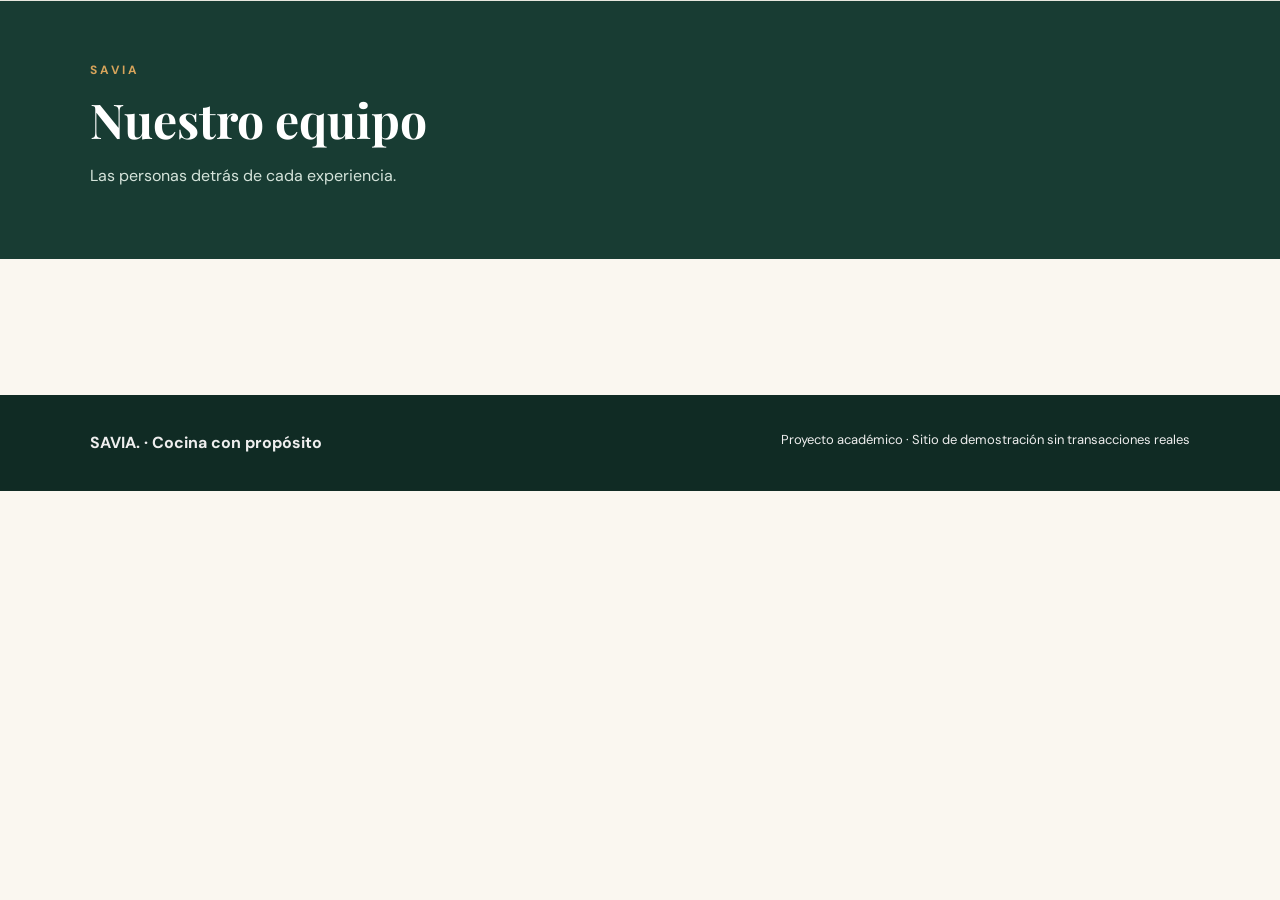
==== pages/equipo.html @ cd311fb3 "Estructura inicial" ====
<!doctype html>
<html lang="es">
  <head>
    <meta charset="utf-8" />
    <meta content="width=device-width, initial-scale=1.0" name="viewport" />
    <title>SAVIA | Nuestro equipo</title>
    <link href="../css/styles.css" rel="stylesheet" />
  </head>
  <body>
    <header class="site-header">
      <!-- Espacio de trabajo: está pendiente de implementación. -->
    </header>

    <section class="page-hero">
      <div class="container">
        <span class="eyebrow"> SAVIA </span>
        <h1>Nuestro equipo</h1>
        <p>Las personas detr&aacute;s de cada experiencia.</p>
      </div>
    </section>
    <main class="section container">
      <!-- Espacio de trabajo: esta página está pendiente de implementación. -->
    </main>
    <footer class="site-footer">
      <div class="container footer-inner">
        <strong> SAVIA. &middot; Cocina con prop&oacute;sito </strong>
        <p>
          Proyecto acad&eacute;mico &middot; Sitio de demostraci&oacute;n sin
          transacciones reales
        </p>
      </div>
    </footer>
  </body>
</html>
---- css/styles.css ----
@import url("https://fonts.googleapis.com/css2?family=DM+Sans:wght@400;500;600;700&family=Playfair+Display:wght@600;700&display=swap");
:root {
  --forest: #183c33;
  --cream: #faf7f0;
  --gold: #d7a45b;
  --ink: #27352f;
  --mute: #5f6963;
}
* {
  box-sizing: border-box;
}
body {
  margin: 0;
  background: var(--cream);
  color: var(--ink);
  font-family: "DM Sans", Arial, sans-serif;
  line-height: 1.6;
}
h1,
h2,
h3 {
  font-family: "Playfair Display", Georgia, serif;
  line-height: 1.15;
}
a {
  color: inherit;
  text-decoration: none;
}
img {
  display: block;
  max-width: 100%;
}
.container {
  width: min(1100px, calc(100% - 40px));
  margin-inline: auto;
}
.site-header {
  background: #fff;
  border-bottom: 1px solid #e8e7df;
}
.nav-inner {
  display: flex;
  align-items: center;
  justify-content: space-between;
  gap: 24px;
  min-height: 78px;
}
.logo {
  font-family: Georgia, serif;
  font-size: 29px;
  font-weight: bold;
  letter-spacing: 3px;
  color: var(--forest);
}
.nav-links {
  display: flex;
  align-items: center;
  gap: 23px;
  flex-wrap: wrap;
}
.nav-links a {
  font-size: 14px;
  font-weight: 700;
}
.nav-links a:hover,
.nav-links a[aria-current="page"] {
  color: #a17034;
}
.hero {
  background: var(--forest);
  color: white;
}
.hero-grid {
  display: grid;
  grid-template-columns: 1.1fr 0.9fr;
  gap: 40px;
  align-items: center;
  min-height: 440px;
  padding-block: 55px;
}
.hero h1 {
  font-size: clamp(36px, 5vw, 65px);
  margin: 10px 0 20px;
}
.hero p {
  max-width: 540px;
  color: #dce6df;
}
.hero img {
  width: 100%;
  border-radius: 18px;
  box-shadow: 0 18px 45px #071f183d;
}
.eyebrow {
  text-transform: uppercase;
  letter-spacing: 3px;
  font-size: 12px;
  font-weight: 700;
  color: var(--gold);
}
.btn {
  display: inline-block;
  background: var(--gold);
  color: #21372d;
  padding: 12px 25px;
  border-radius: 4px;
  font-weight: 700;
  margin-top: 10px;
}
.btn:hover {
  filter: brightness(0.93);
}
.section {
  padding-block: 68px;
}
.section h2 {
  font-size: 36px;
  margin: 0 0 15px;
}
.muted {
  color: var(--mute);
}
.feature-layout {
  display: flex;
  flex-direction: column;
  gap: 24px;
  margin-top: 30px;
}
.tile {
  background: white;
  border-radius: 14px;
  overflow: hidden;
  box-shadow: 0 5px 25px #173b2d13;
  flex: 1;
}
.tile img {
  height: 190px;
  width: 100%;
  object-fit: cover;
}
.tile-copy {
  padding: 23px;
}
.tile h3 {
  font-size: 24px;
  margin: 0 0 10px;
}
.tile p {
  margin: 0;
}
.statement {
  background: #ecf1e9;
  padding: 26px;
  border-left: 5px solid var(--gold);
  border-radius: 5px;
  margin-top: 38px;
}
.statement p {
  margin: 0;
}
.statement-title {
  font-size: 19px;
  font-weight: 700;
  color: var(--forest);
}
.section-heading {
  max-width: 690px;
}
.site-footer {
  background: #102b24;
  color: #eee;
  padding: 35px 0;
}
.footer-inner {
  display: flex;
  justify-content: space-between;
  gap: 20px;
  flex-wrap: wrap;
}
.footer-inner p {
  margin: 0;
  font-size: 13px;
}
.page-hero {
  background: var(--forest);
  color: white;
  padding: 55px 0;
}
.page-hero h1 {
  font-size: 48px;
  margin: 10px 0;
}
.page-hero p {
  max-width: 650px;
  color: #d5e4db;
}
.page-grid {
  display: grid;
  grid-template-columns: repeat(3, minmax(0, 1fr));
  gap: 24px;
  margin-top: 28px;
}
.page-grid .tile img {
  height: 185px;
}
.cta {
  padding: 22px;
  margin-top: 30px;
  background: #edf1ea;
  border-radius: 10px;
  font-weight: 600;
}
@media (max-width: 760px) {
  .nav-inner {
    align-items: flex-start;
    flex-direction: column;
    padding-block: 18px;
  }
  .nav-links {
    gap: 12px;
  }
  .hero-grid {
    grid-template-columns: 1fr;
  }
  .feature-layout {
    display: flex;
    flex-direction: column;
  }
  .page-grid {
    display: grid;
    grid-template-columns: 1fr;
  }
  .hero h1 {
    font-size: 39px;
  }
  .page-hero h1 {
    font-size: 37px;
  }
}
.card-highlight {
  border: 2px solid #d7a45b;
}

#hero-action {
  background: #bd4d58;
}
@media (max-width: 760px) {
  .nav-inner {
    flex-direction: row;
  }
  .nav-links {
    flex-wrap: nowrap;
  }
}
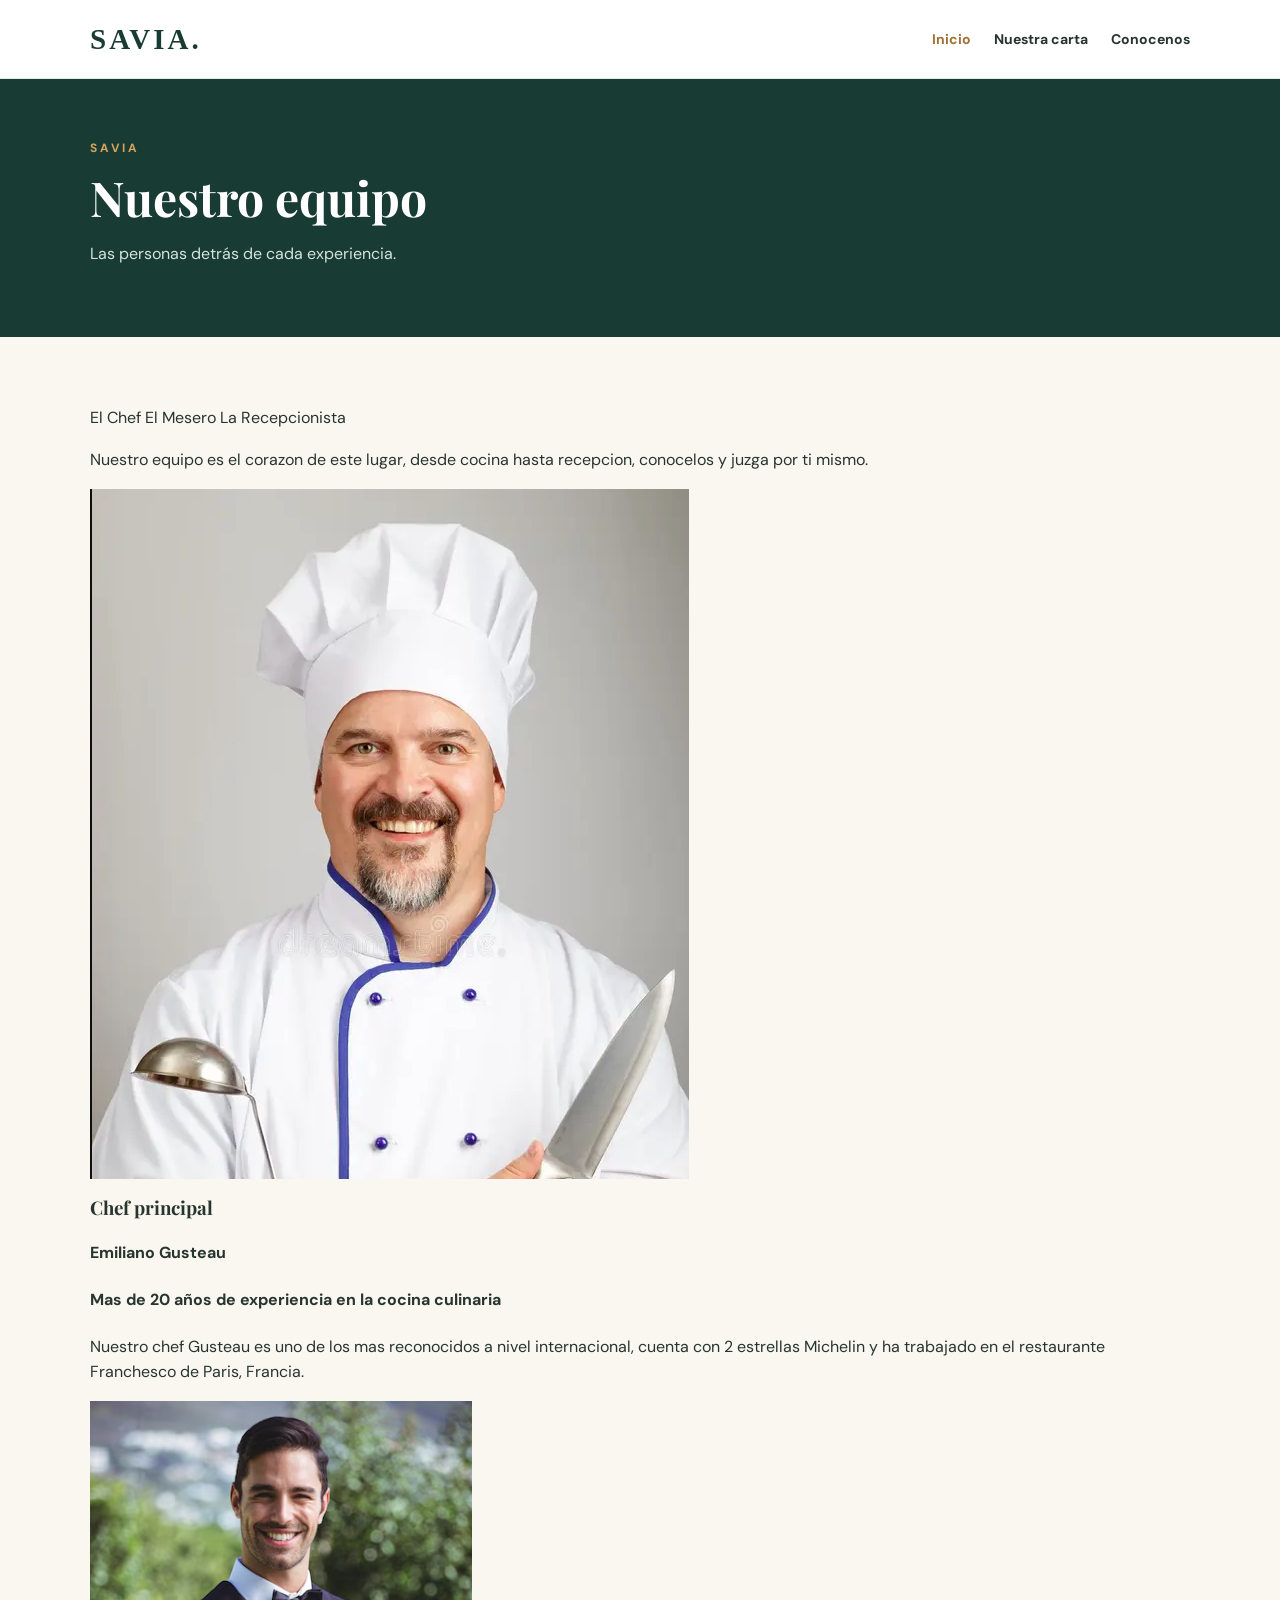
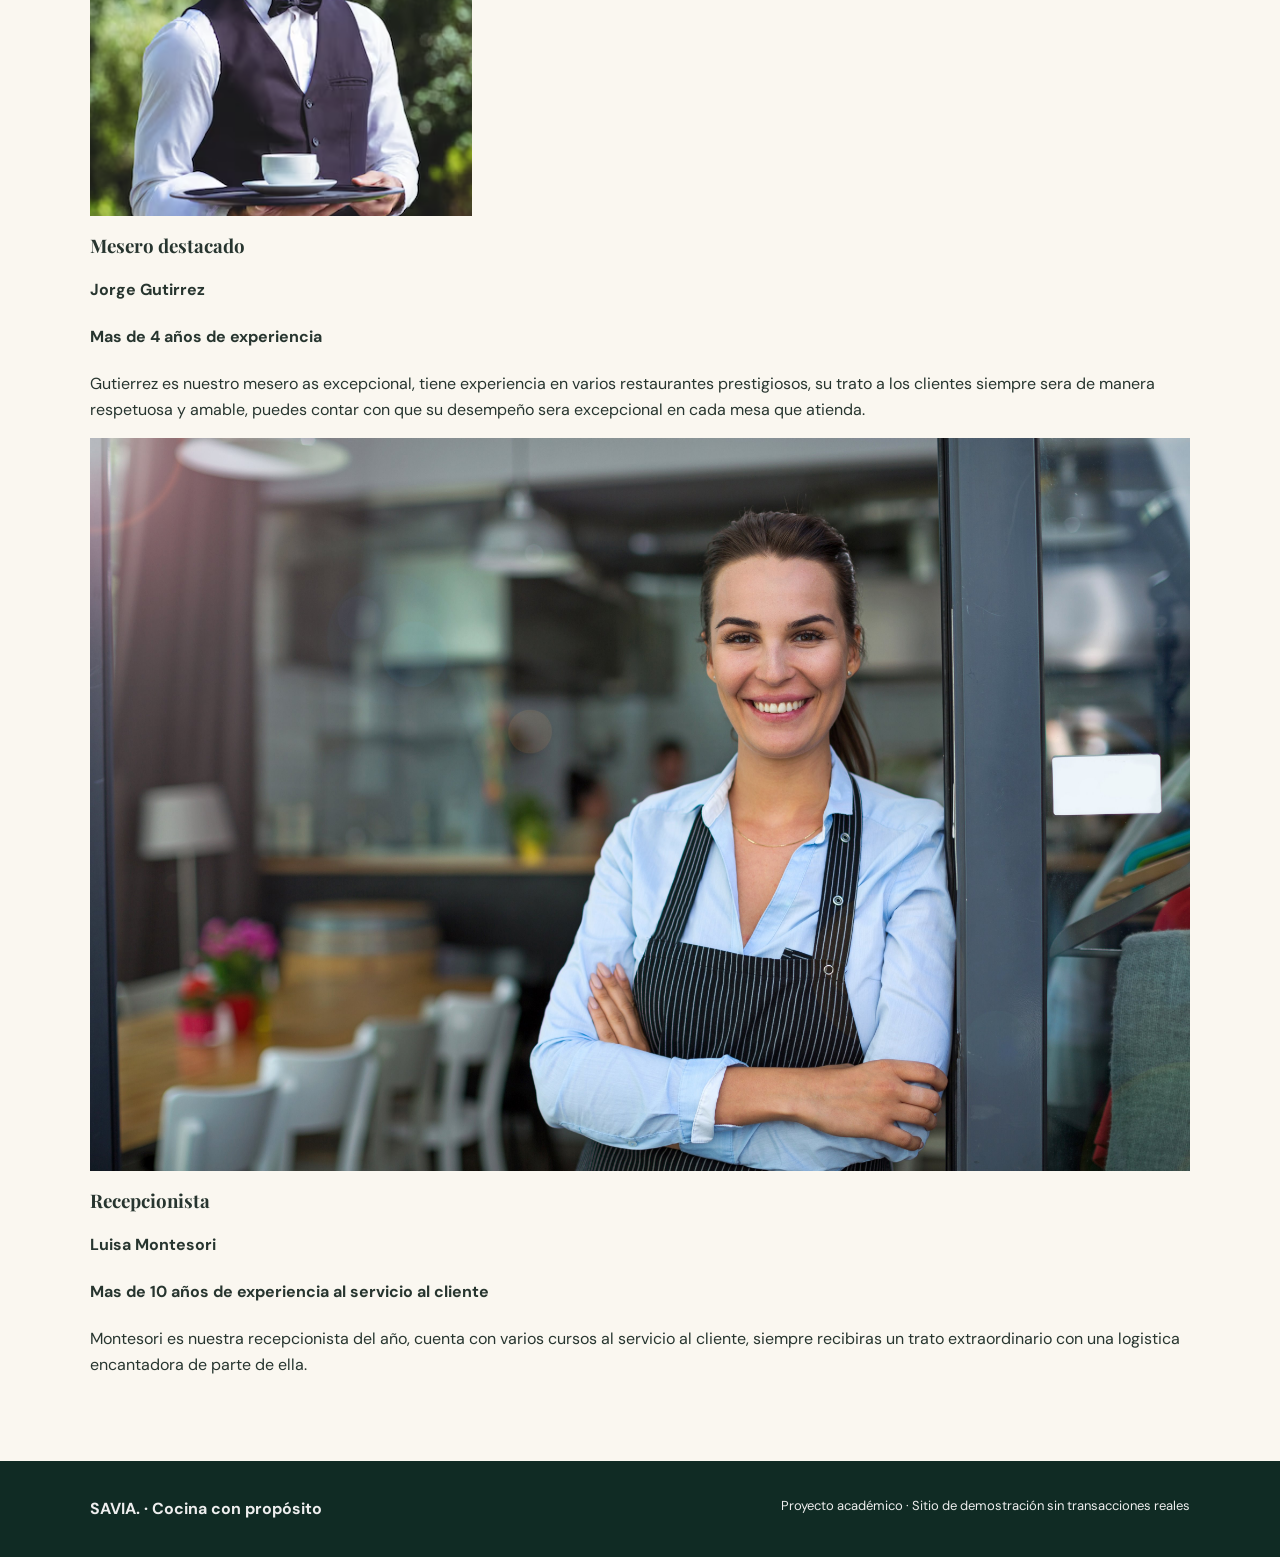
==== commit 53677f8e: "feature2 primera parte" ====
--- a/pages/equipo.html
+++ b/pages/equipo.html
@@ -4,11 +4,18 @@
     <meta charset="utf-8" />
     <meta content="width=device-width, initial-scale=1.0" name="viewport" />
     <title>SAVIA | Nuestro equipo</title>
-    <link href="../css/styles.css" rel="stylesheet" />
+    <link href="../css/styles.css" href="../css/equipo.css" rel="stylesheet" />
   </head>
   <body>
     <header class="site-header">
-      <!-- Espacio de trabajo: está pendiente de implementación. -->
+      <div class="container nav-inner">
+        <a class="logo" href="index.html"> SAVIA. </a>
+        <nav aria-label="Navegaci&oacute;n principal" class="nav-links">
+          <a aria-current="page" href="index.html"> Inicio </a>
+          <a class="nav-contact" href="pages/menu.html"> Nuestra carta </a>
+          <a class="nav-equipo" href="pages/equipo.html"> Conocenos </a>
+        </nav>
+      </div>
     </header>
 
     <section class="page-hero">
@@ -18,9 +25,52 @@
         <p>Las personas detr&aacute;s de cada experiencia.</p>
       </div>
     </section>
+
     <main class="section container">
-      <!-- Espacio de trabajo: esta página está pendiente de implementación. -->
+      <div class="section-equipo">
+        <a class="Chef" href="#Chef">El Chef</a>
+        <a class="mesero" href="#Mesero">El Mesero</a>
+        <a class="Recepcion" href="#Recepcion">La Recepcionista</a>
+        <p class="description inicio">
+          Nuestro equipo es el corazon de este lugar, desde cocina hasta recepcion, conocelos y juzga por ti mismo.
+        </p>
+
+        <article class="equipo-card" id="Chef">
+          <img alt="Foto de chef" src="../images/equipo-1.png" class="equipo-img"/>
+          <h3>Chef principal</h3>
+          <h4> Emiliano Gusteau</h4>
+          <h4> Mas de 20 años de experiencia en la cocina culinaria</h4>
+          <p>
+            Nuestro chef Gusteau es uno de los mas reconocidos a nivel internacional, 
+            cuenta con 2 estrellas Michelin y ha trabajado en el restaurante Franchesco de Paris, Francia.
+          </p>
+        </article>
+        
+        <article class="equipo-card" id="Mesero">
+          <img alt="Foto de mesero" src="../images/equipo-2.png" class="equipo-img"/>
+          <h3>Mesero destacado</h3>
+          <h4>Jorge Gutirrez</h4>
+          <h4> Mas de 4 años de experiencia</h4>
+          <p>
+            Gutierrez es nuestro mesero as excepcional, tiene experiencia en varios restaurantes prestigiosos, 
+            su trato a los clientes siempre sera de manera respetuosa y amable, puedes contar con que su desempeño 
+            sera excepcional en cada mesa que atienda.
+          </p>
+        </article>
+
+        <article class="equipo-card" id="Recepcion">
+          <img alt="Foto de recepcionista" src="../images/equipo-3.jpg" class="equipo-img"/>
+          <h3>Recepcionista</h3>
+          <h4>Luisa Montesori</h4>
+          <h4>Mas de 10 años de experiencia al servicio al cliente</h4>
+          <p>
+            Montesori es nuestra recepcionista del año, cuenta con varios cursos al servicio al cliente,
+             siempre recibiras un trato extraordinario con una logistica encantadora de parte de ella.
+          </p>
+        </article>
+      </div>
     </main>
+
     <footer class="site-footer">
       <div class="container footer-inner">
         <strong> SAVIA. &middot; Cocina con prop&oacute;sito </strong>
--- a/css/equipo.css
+++ b/css/equipo.css
@@ -0,0 +1,9 @@
+.equipo-card{
+    display: flex;
+    flex-direction: row;
+}
+
+h4 {
+    font-family: "Playfair Display", Georgia, serif;
+    line-height: 1.15;
+}
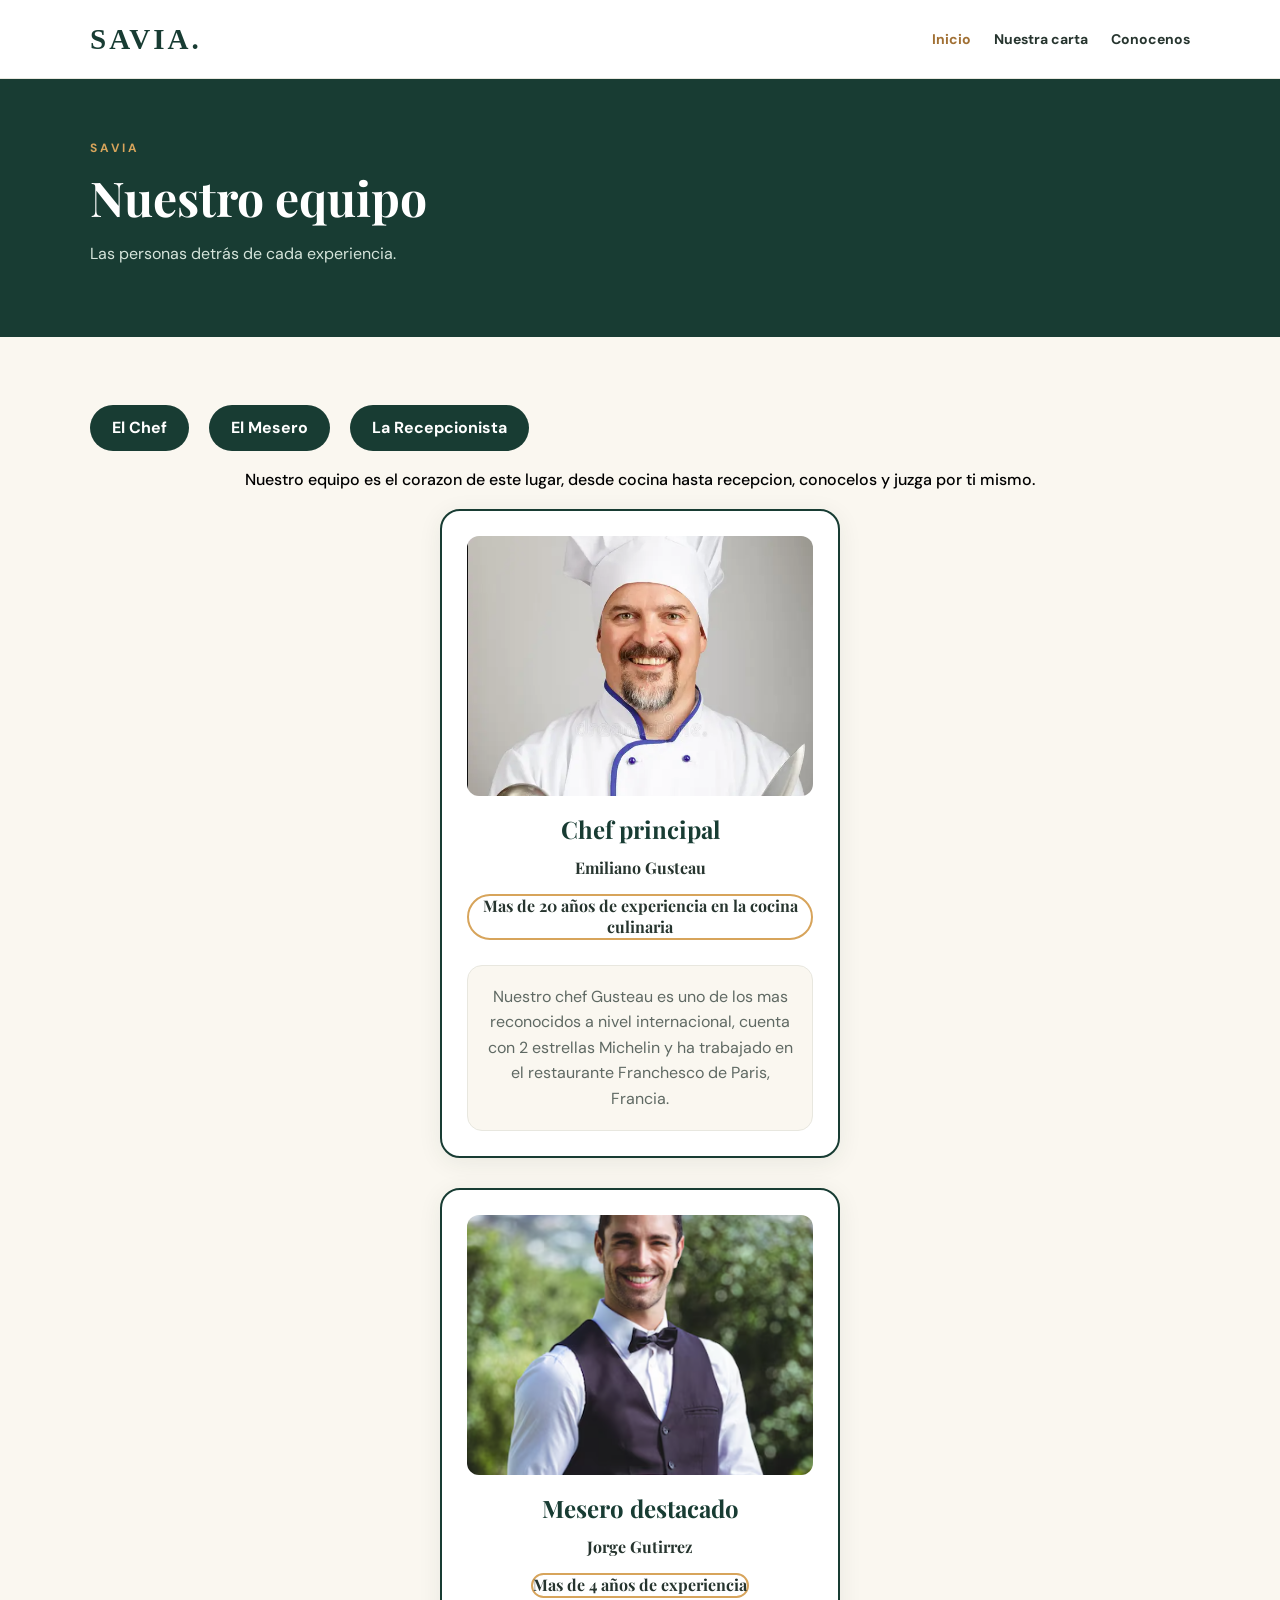
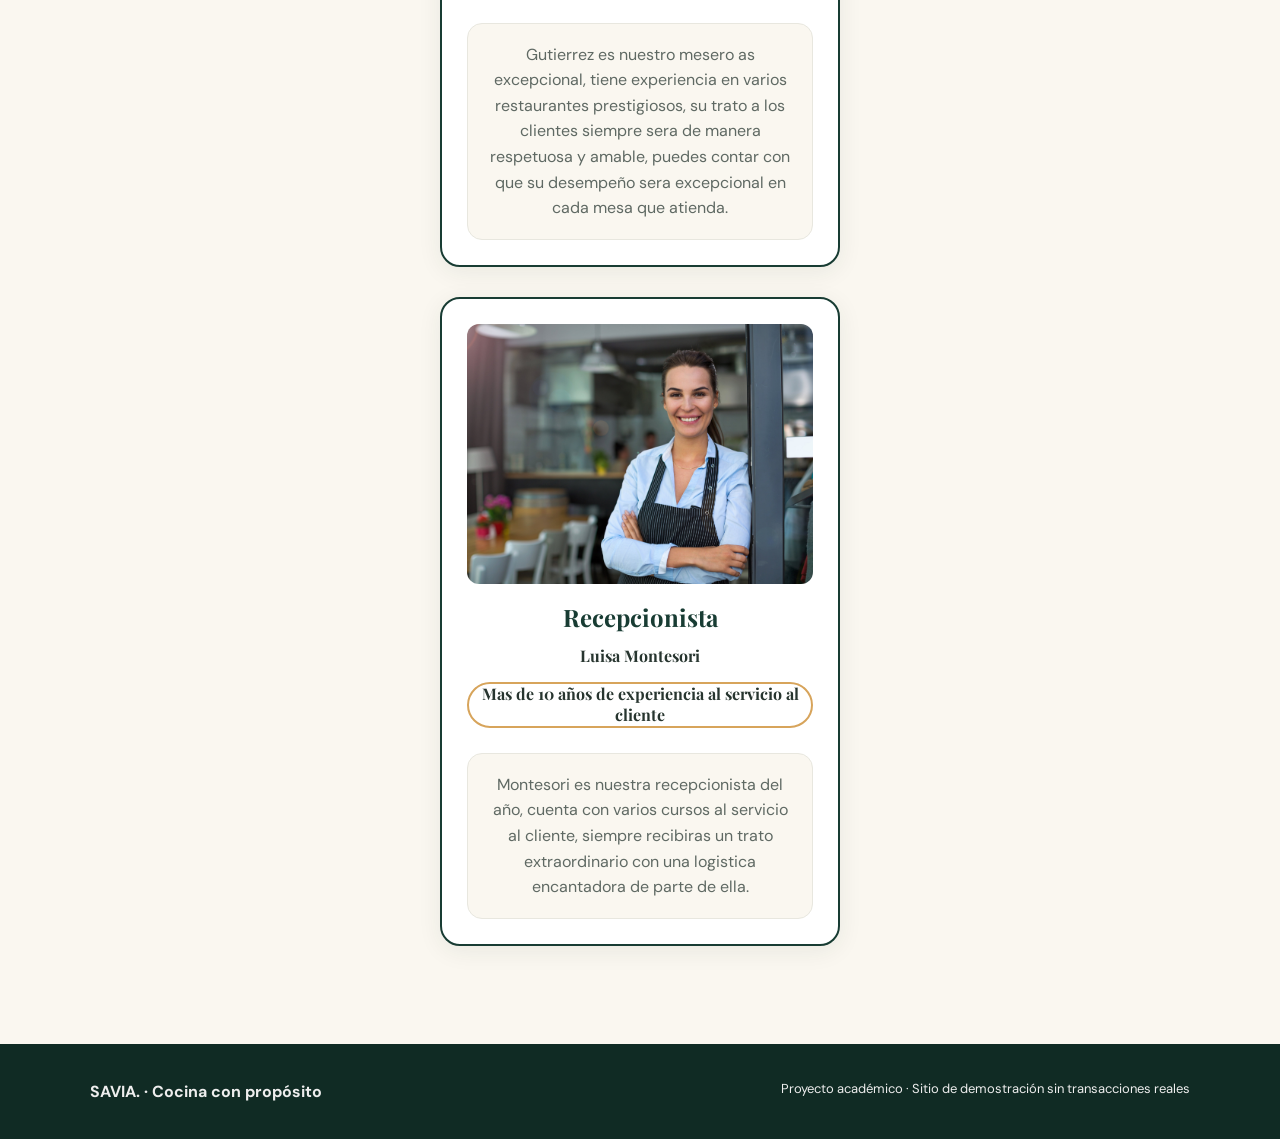
==== commit 414ec1ca: "Feature 2 finalizado" ====
--- a/pages/equipo.html
+++ b/pages/equipo.html
@@ -4,16 +4,17 @@
     <meta charset="utf-8" />
     <meta content="width=device-width, initial-scale=1.0" name="viewport" />
     <title>SAVIA | Nuestro equipo</title>
-    <link href="../css/styles.css" href="../css/equipo.css" rel="stylesheet" />
+    <link rel="stylesheet" href="../css/styles.css" />
+    <link rel="stylesheet" href="../css/equipo.css" />
   </head>
   <body>
     <header class="site-header">
       <div class="container nav-inner">
-        <a class="logo" href="index.html"> SAVIA. </a>
+        <a class="logo" href="../index.html"> SAVIA. </a>
         <nav aria-label="Navegaci&oacute;n principal" class="nav-links">
-          <a aria-current="page" href="index.html"> Inicio </a>
-          <a class="nav-contact" href="pages/menu.html"> Nuestra carta </a>
-          <a class="nav-equipo" href="pages/equipo.html"> Conocenos </a>
+          <a aria-current="page" href="../index.html"> Inicio </a>
+          <a class="nav-contact" href="../pages/menu.html"> Nuestra carta </a>
+          <a class="nav-equipo" href="../pages/equipo.html"> Conocenos </a>
         </nav>
       </div>
     </header>
@@ -27,10 +28,12 @@
     </section>
 
     <main class="section container">
-      <div class="section-equipo">
-        <a class="Chef" href="#Chef">El Chef</a>
-        <a class="mesero" href="#Mesero">El Mesero</a>
-        <a class="Recepcion" href="#Recepcion">La Recepcionista</a>
+
+      <div class="botones-equipo">
+      <a class="Chef" href="#Chef">El Chef</a>
+      <a class="mesero" href="#Mesero">El Mesero</a>
+      <a class="Recepcion" href="#Recepcion">La Recepcionista</a>
+     </div>
         <p class="description inicio">
           Nuestro equipo es el corazon de este lugar, desde cocina hasta recepcion, conocelos y juzga por ti mismo.
         </p>
@@ -39,8 +42,8 @@
           <img alt="Foto de chef" src="../images/equipo-1.png" class="equipo-img"/>
           <h3>Chef principal</h3>
           <h4> Emiliano Gusteau</h4>
-          <h4> Mas de 20 años de experiencia en la cocina culinaria</h4>
-          <p>
+          <h4 class = "experiencia"> Mas de 20 años de experiencia en la cocina culinaria</h4>
+          <p class="equipo-info">
             Nuestro chef Gusteau es uno de los mas reconocidos a nivel internacional, 
             cuenta con 2 estrellas Michelin y ha trabajado en el restaurante Franchesco de Paris, Francia.
           </p>
@@ -50,8 +53,8 @@
           <img alt="Foto de mesero" src="../images/equipo-2.png" class="equipo-img"/>
           <h3>Mesero destacado</h3>
           <h4>Jorge Gutirrez</h4>
-          <h4> Mas de 4 años de experiencia</h4>
-          <p>
+          <h4 class = "experiencia"> Mas de 4 años de experiencia</h4>
+          <p class="equipo-info">
             Gutierrez es nuestro mesero as excepcional, tiene experiencia en varios restaurantes prestigiosos, 
             su trato a los clientes siempre sera de manera respetuosa y amable, puedes contar con que su desempeño 
             sera excepcional en cada mesa que atienda.
@@ -62,8 +65,8 @@
           <img alt="Foto de recepcionista" src="../images/equipo-3.jpg" class="equipo-img"/>
           <h3>Recepcionista</h3>
           <h4>Luisa Montesori</h4>
-          <h4>Mas de 10 años de experiencia al servicio al cliente</h4>
-          <p>
+          <h4 class = "experiencia">Mas de 10 años de experiencia al servicio al cliente</h4>
+          <p class="equipo-info">
             Montesori es nuestra recepcionista del año, cuenta con varios cursos al servicio al cliente,
              siempre recibiras un trato extraordinario con una logistica encantadora de parte de ella.
           </p>
--- a/css/styles.css
+++ b/css/styles.css
@@ -0,0 +1,255 @@
+@import url("https://fonts.googleapis.com/css2?family=DM+Sans:wght@400;500;600;700&family=Playfair+Display:wght@600;700&display=swap");
+:root {
+  --forest: #183c33;
+  --cream: #faf7f0;
+  --gold: #d7a45b;
+  --ink: #27352f;
+  --mute: #5f6963;
+}
+* {
+  box-sizing: border-box;
+}
+body {
+  margin: 0;
+  background: var(--cream);
+  color: var(--ink);
+  font-family: "DM Sans", Arial, sans-serif;
+  line-height: 1.6;
+}
+h1,
+h2,
+h3 {
+  font-family: "Playfair Display", Georgia, serif;
+  line-height: 1.15;
+}
+a {
+  color: inherit;
+  text-decoration: none;
+}
+img {
+  display: block;
+  max-width: 100%;
+}
+.container {
+  width: min(1100px, calc(100% - 40px));
+  margin-inline: auto;
+}
+.site-header {
+  background: #fff;
+  border-bottom: 1px solid #e8e7df;
+}
+.nav-inner {
+  display: flex;
+  align-items: center;
+  justify-content: space-between;
+  gap: 24px;
+  min-height: 78px;
+}
+.logo {
+  font-family: Georgia, serif;
+  font-size: 29px;
+  font-weight: bold;
+  letter-spacing: 3px;
+  color: var(--forest);
+}
+.nav-links {
+  display: flex;
+  align-items: center;
+  gap: 23px;
+  flex-wrap: wrap;
+}
+.nav-links a {
+  font-size: 14px;
+  font-weight: 700;
+}
+.nav-links a:hover,
+.nav-links a[aria-current="page"] {
+  color: #a17034;
+}
+.hero {
+  background: var(--forest);
+  color: white;
+}
+.hero-grid {
+  display: grid;
+  grid-template-columns: 1.1fr 0.9fr;
+  gap: 40px;
+  align-items: center;
+  min-height: 440px;
+  padding-block: 55px;
+}
+.hero h1 {
+  font-size: clamp(36px, 5vw, 65px);
+  margin: 10px 0 20px;
+}
+.hero p {
+  max-width: 540px;
+  color: #dce6df;
+}
+.hero img {
+  width: 100%;
+  border-radius: 18px;
+  box-shadow: 0 18px 45px #071f183d;
+}
+.eyebrow {
+  text-transform: uppercase;
+  letter-spacing: 3px;
+  font-size: 12px;
+  font-weight: 700;
+  color: var(--gold);
+}
+.btn {
+  display: inline-block;
+  background: var(--gold);
+  color: #21372d;
+  padding: 12px 25px;
+  border-radius: 4px;
+  font-weight: 700;
+  margin-top: 10px;
+}
+.btn:hover {
+  filter: brightness(0.93);
+}
+.section {
+  padding-block: 68px;
+}
+.section h2 {
+  font-size: 36px;
+  margin: 0 0 15px;
+}
+.muted {
+  color: var(--mute);
+}
+.feature-layout {
+  display: flex;
+  flex-direction: row;
+  gap: 24px;
+  margin-top: 30px;
+}
+.tile {
+  background: white;
+  border-radius: 14px;
+  overflow: hidden;
+  box-shadow: 0 5px 25px #173b2d13;
+  flex: 1;
+}
+.tile img {
+  height: 190px;
+  width: 100%;
+  object-fit: cover;
+}
+.tile-copy {
+  padding: 23px;
+}
+.tile h3 {
+  font-size: 24px;
+  margin: 0 0 10px;
+}
+.tile p {
+  margin: 0;
+}
+.statement {
+  background: #ecf1e9;
+  padding: 26px;
+  border-left: 5px solid var(--gold);
+  border-radius: 5px;
+  margin-top: 38px;
+}
+.statement p {
+  margin: 0;
+}
+.statement-title {
+  font-size: 19px;
+  font-weight: 700;
+  color: var(--forest);
+}
+.section-heading {
+  max-width: 690px;
+}
+.site-footer {
+  background: #102b24;
+  color: #eee;
+  padding: 35px 0;
+}
+.footer-inner {
+  display: flex;
+  justify-content: space-between;
+  gap: 20px;
+  flex-wrap: wrap;
+}
+.footer-inner p {
+  margin: 0;
+  font-size: 13px;
+}
+.page-hero {
+  background: var(--forest);
+  color: white;
+  padding: 55px 0;
+}
+.page-hero h1 {
+  font-size: 48px;
+  margin: 10px 0;
+}
+.page-hero p {
+  max-width: 650px;
+  color: #d5e4db;
+}
+.page-grid {
+  display: grid;
+  grid-template-columns: repeat(3, minmax(0, 1fr));
+  gap: 24px;
+  margin-top: 28px;
+}
+.page-grid .tile img {
+  height: 185px;
+}
+.cta {
+  padding: 22px;
+  margin-top: 30px;
+  background: #edf1ea;
+  border-radius: 10px;
+  font-weight: 600;
+}
+@media (max-width: 760px) {
+  .nav-inner {
+    align-items: flex-start;
+    flex-direction: column;
+    padding-block: 18px;
+  }
+  .nav-links {
+    gap: 12px;
+  }
+  .hero-grid {
+    grid-template-columns: 1fr;
+  }
+  .feature-layout {
+    display: flex;
+    flex-direction: column;
+  }
+  .page-grid {
+    display: grid;
+    grid-template-columns: 1fr;
+  }
+  .hero h1 {
+    font-size: 39px;
+  }
+  .page-hero h1 {
+    font-size: 37px;
+  }
+}
+.card-highlight {
+  border: 2px solid #d7a45b;
+}
+
+#hero-action {
+  background: var(--gold);
+}
+@media (max-width: 374px) {
+  .nav-inner {
+    flex-direction: row;
+  }
+  .nav-links {
+    flex-wrap: nowrap;
+  }
+}
+
--- a/css/equipo.css
+++ b/css/equipo.css
@@ -1,9 +1,104 @@
-.equipo-card{
+.botones-equipo {
     display: flex;
-    flex-direction: row;
+    gap: 20px;
+    flex-wrap: wrap;
+}
+.Chef,
+.mesero,
+.Recepcion {
+    display: inline-block;
+    background: var(--forest);
+    color: white;
+    padding: 10px 22px;
+    border-radius: 50px;
+    font-weight: 700;
+    text-align: center;
 }
 
-h4 {
+.Chef:hover,
+.mesero:hover,
+.Recepcion:hover {
+    background: var(--gold);
+    color: var(--ink);
+}
+
+.description.inicio {
+    text-align: center; 
+    color: #000000;
+    font-weight: 500;
+}
+
+.section-equipo {
+    display: flex;
+    flex-direction: column;
+    gap: 25px;
+}
+
+.equipo-card {
+    display: flex;
+    flex-direction: column;
+    align-items: center;
+    background: white;
+    width: 100%;
+    max-width: 400px;
+    padding: 25px;
+    border-radius: 20px;
+    box-shadow: 0 5px 25px #173b2d13;
+    text-align: center;
+    margin: 0 auto 30px;
+    border: 2px solid var(--forest);
+}
+
+.equipo-img {
+    width: 100%;
+    height: 260px;
+    object-fit: cover;
+    border-radius: 12px ;
+    margin-bottom: 15px;
+}
+
+.equipo-card h3 {
+    font-size: 24px;
+    color: var(--forest);
+    margin: 5px 0 10px;
+}
+
+/* Nombre y experiencia */
+.equipo-card h4 {
     font-family: "Playfair Display", Georgia, serif;
-    line-height: 1.15;
+    line-height: 1.3;
+    color: var(--ink);
+    margin: 5px 0 10px;
+}
+
+.experiencia {
+    font-family: "Playfair Display", Georgia, serif;
+    line-height: 1.3;
+    color: var(--ink);
+    margin: 5px 0 10px;
+    border-radius: 50px;
+    display: inline-block;
+    border: 2px solid var(--gold);
+}
+
+.equipo-info {
+    width: 100%;
+    background: var(--cream);
+    color: var(--mute);
+    padding: 18px;
+    border: 1px solid #e8e7df;
+    border-radius: 15px;
+    margin: 15px 0 0;
+    text-align: center;
+}
+
+@media (max-width: 760px) {
+    .equipo-card {
+        max-width: 400px;
+        padding: 18px;
+    }
+
+    .equipo-img {
+        height: 220px;
+    }
 }
